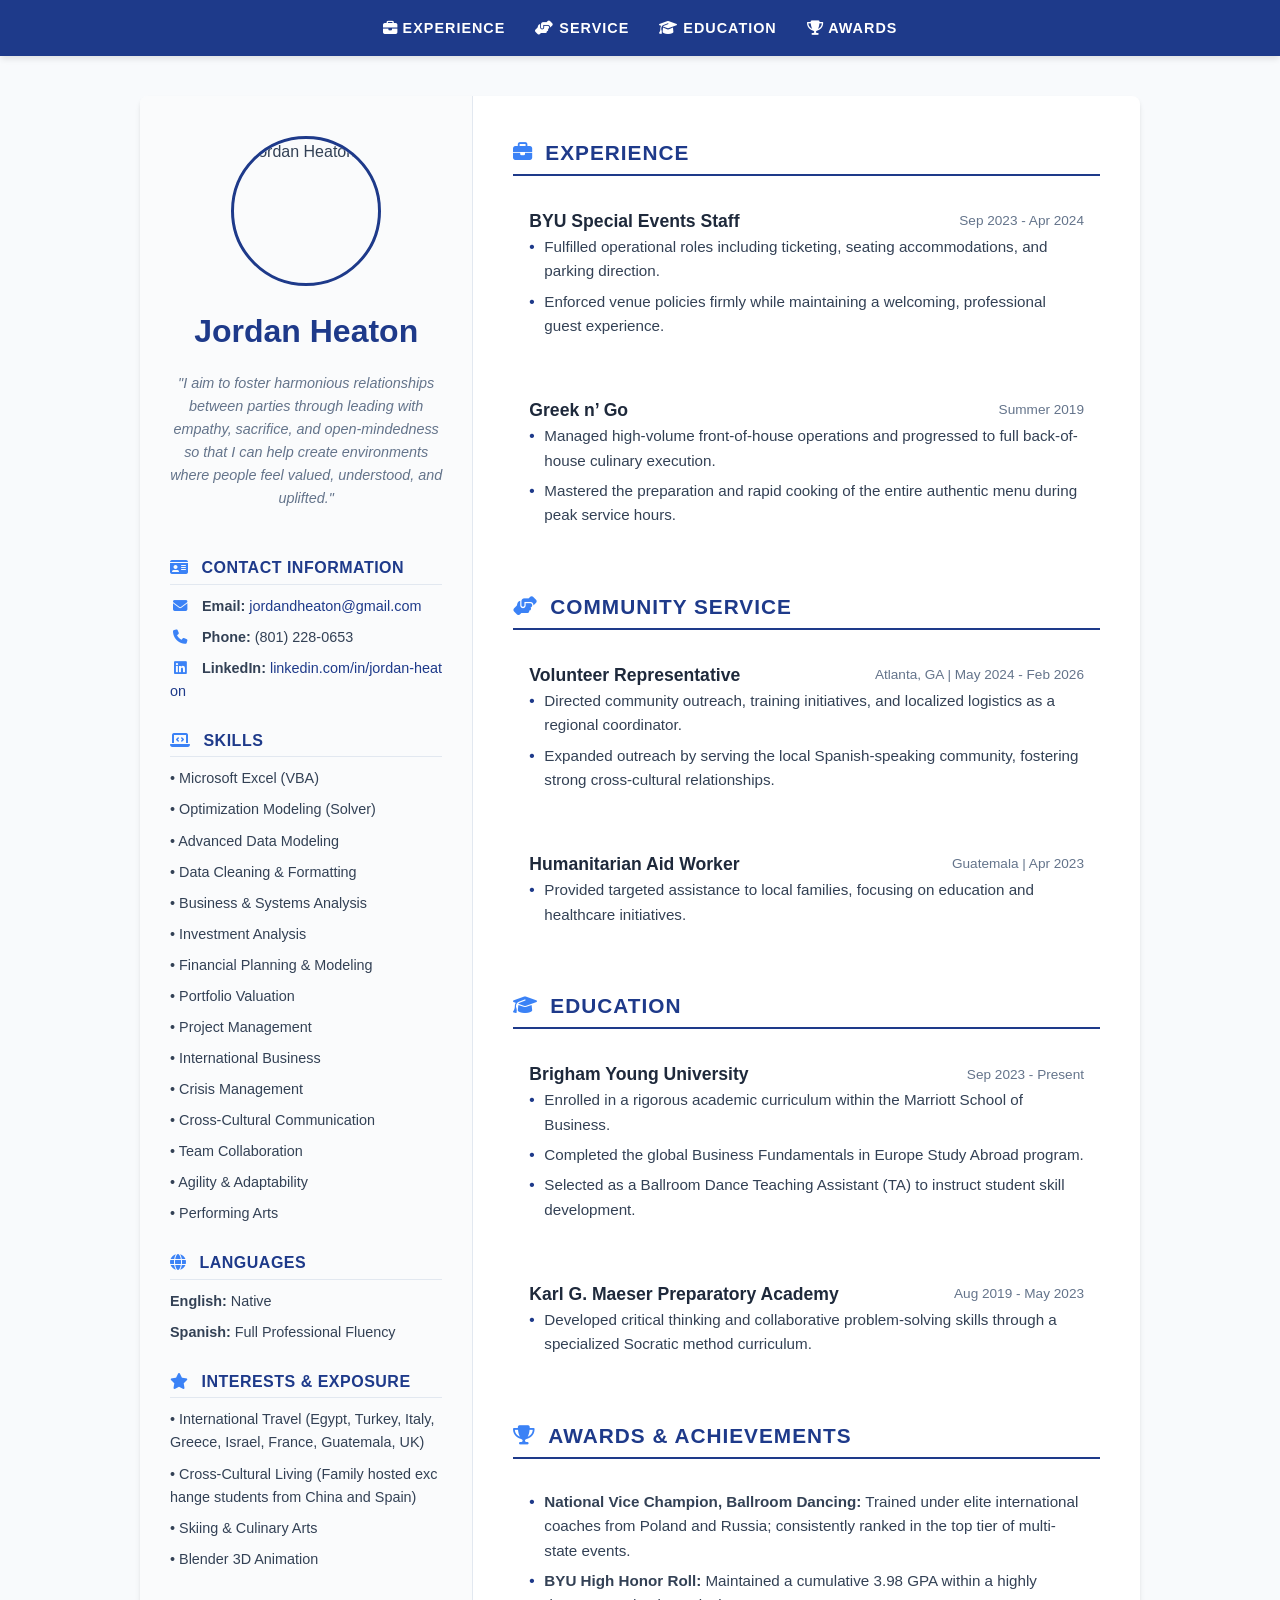
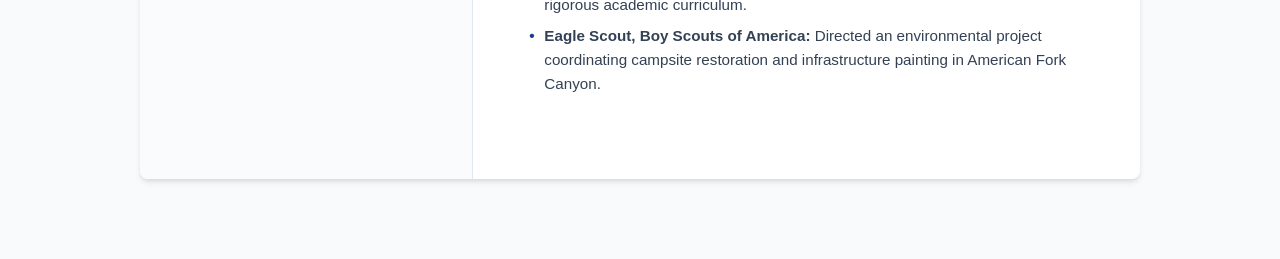
==== index.html @ 8349c673 "Add files via upload" ====
<!DOCTYPE html>
<html lang="en">
<head>
    <meta charset="UTF-8">
    <meta name="viewport" content="width=device-width, initial-scale=1.0">
    <title>Jordan Heaton - Resume</title>
    
    <!-- 1. LINK YOUR CUSTOM EXTERNAL STYLESHEET HERE -->
    <link rel="stylesheet" href="Styles/style.css">
   
    <!-- 2. Keep your Font Awesome icon library right below it -->
    <link rel="stylesheet" href="https://cdnjs.cloudflare.com/ajax/libs/font-awesome/6.4.0/css/all.min.css">
</head>
<body>

    <!-- TOP NAVIGATION BAR -->
    <nav class="navbar">
        <ul class="nav-links">
            <li><a href="#experience"><i class="fas fa-briefcase"></i> Experience</a></li>
            <li><a href="#service"><i class="fas fa-hands-helping"></i> Service</a></li>
            <li><a href="#education"><i class="fas fa-graduation-cap"></i> Education</a></li>
            <li><a href="#awards"><i class="fas fa-trophy"></i> Awards</a></li>
        </ul>
    </nav>

    <div class="resume-container">
        
        <!-- SIDEBAR -->
        <div class="sidebar">
            <img src="images/DSC00294_2.jpg" alt="Jordan Heaton" class="profile-img">
            <h1>Jordan Heaton</h1>
            
             <p class="objective">"I aim to foster harmonious relationships between parties through leading with empathy, sacrifice, and open-mindedness so that I can help create environments where people feel valued, understood, and uplifted."</p>

            <h3><i class="fas fa-id-card"></i> Contact Information</h3>
            <ul class="contact-list">
                <li><i class="fas fa-envelope"></i> <strong>Email:</strong> <a href="mailto:jordandheaton@gmail.com">jordandheaton@gmail.com</a></li>
                <li><i class="fas fa-phone"></i> <strong>Phone:</strong> (801) 228-0653</li>
                <li><i class="fab fa-linkedin"></i> <strong>LinkedIn:</strong> <a href="https://linkedin.com/in/jordan-heaton-589a36405" target="_blank">linkedin.com/in/jordan-heaton</a></li>
            </ul>

            <h3><i class="fas fa-laptop-code"></i> Skills</h3>
            <ul class="sidebar-list">
                <li>• Microsoft Excel (VBA)</li>
                <li>• Optimization Modeling (Solver)</li>
                <li>• Advanced Data Modeling</li>
                <li>• Data Cleaning & Formatting</li>
                <li>• Business & Systems Analysis</li>
                <li>• Investment Analysis</li>
                <li>• Financial Planning & Modeling</li>
                <li>• Portfolio Valuation</li>
                <li>• Project Management</li>
                <li>• International Business</li>
                <li>• Crisis Management</li>
                <li>• Cross-Cultural Communication</li>
                <li>• Team Collaboration</li>
                <li>• Agility & Adaptability</li>
                <li>• Performing Arts</li>
            </ul>

            <h3><i class="fas fa-globe"></i> Languages</h3>
            <ul class="sidebar-list">
                <li><strong>English:</strong> Native</li>
                <li><strong>Spanish:</strong> Full Professional Fluency</li>
            </ul>

            <h3><i class="fas fa-star"></i> Interests & Exposure</h3>
            <ul class="sidebar-list">
                <li>• International Travel (Egypt, Turkey, Italy, Greece, Israel, France, Guatemala, UK)</li>
                <li>• Cross-Cultural Living (Family hosted exchange students from China and Spain)</li>
                <li>• Skiing & Culinary Arts</li>
                <li>• Blender 3D Animation</li>
            </ul>
        </div>

        <!-- MAIN CONTENT -->
        <div class="main-content">
            
            <h2 id="experience"><i class="fas fa-briefcase"></i> Experience</h2>
            
            <div class="entry">
                <div class="entry-header">
                    <span>BYU Special Events Staff</span>
                    <span class="date">Sep 2023 - Apr 2024</span>
                </div>
                <ul>
                    <li>Fulfilled operational roles including ticketing, seating accommodations, and parking direction.</li>
                    <li>Enforced venue policies firmly while maintaining a welcoming, professional guest experience.</li>
                </ul>
            </div>

            <div class="entry">
                <div class="entry-header">
                    <span>Greek n’ Go</span>
                    <span class="date">Summer 2019</span>
                </div>
                <ul>
                    <li>Managed high-volume front-of-house operations and progressed to full back-of-house culinary execution.</li>
                    <li>Mastered the preparation and rapid cooking of the entire authentic menu during peak service hours.</li>
                </ul>
            </div>
            
            <h2 id="service"><i class="fas fa-hands-helping"></i> Community Service</h2>
            
            <div class="entry">
                <div class="entry-header">
                    <span>Volunteer Representative</span>
                    <span class="date">Atlanta, GA | May 2024 - Feb 2026</span>
                </div>
                <ul>
                    <li>Directed community outreach, training initiatives, and localized logistics as a regional coordinator.</li>
                    <li>Expanded outreach by serving the local Spanish-speaking community, fostering strong cross-cultural relationships.</li>
                </ul>
            </div>

            <div class="entry">
                <div class="entry-header">
                    <span>Humanitarian Aid Worker</span>
                    <span class="date">Guatemala | Apr 2023</span>
                </div>
                <ul>
                    <li>Provided targeted assistance to local families, focusing on education and healthcare initiatives.</li>
                </ul>
            </div>

            <h2 id="education"><i class="fas fa-graduation-cap"></i> Education</h2>
            
            <div class="entry">
                <div class="entry-header">
                    <span>Brigham Young University</span>
                    <span class="date">Sep 2023 - Present</span>
                </div>
                <ul>
                    <li>Enrolled in a rigorous academic curriculum within the Marriott School of Business.</li>
                    <li>Completed the global Business Fundamentals in Europe Study Abroad program.</li>
                    <li>Selected as a Ballroom Dance Teaching Assistant (TA) to instruct student skill development.</li>
                </ul>
            </div>

            <div class="entry">
                <div class="entry-header">
                    <span>Karl G. Maeser Preparatory Academy</span>
                    <span class="date">Aug 2019 - May 2023</span>
                </div>
                <ul>
                    <li>Developed critical thinking and collaborative problem-solving skills through a specialized Socratic method curriculum.</li>
                </ul>
            </div>

            <h2 id="awards"><i class="fas fa-trophy"></i> Awards & Achievements</h2>
            <div class="entry">
                <ul>
                    <li><strong>National Vice Champion, Ballroom Dancing:</strong> Trained under elite international coaches from Poland and Russia; consistently ranked in the top tier of multi-state events.</li>
                    <li><strong>BYU High Honor Roll:</strong> Maintained a cumulative 3.98 GPA within a highly rigorous academic curriculum.</li>
                    <li><strong>Eagle Scout, Boy Scouts of America:</strong> Directed an environmental project coordinating campsite restoration and infrastructure painting in American Fork Canyon.</li>
                </ul>
            </div>

        </div>
    </div>

</body>
</html>
---- Styles/style.css ----
/* Modern CSS Reset & Variables */
        :root {
            --primary-color: #1e3a8a;
            --secondary-color: #3b82f6; 
            --text-color: #334155;
            --bg-color: #f8fafc;
            --border-color: #e2e8f0;
        }

        * {
            box-sizing: border-box;
            margin: 0;
            padding: 0;
        }

        html {
            scroll-behavior: smooth;
        }

        body {
            font-family: 'Segoe UI', Tahoma, Geneva, Verdana, sans-serif;
            line-height: 1.6;
            color: var(--text-color);
            background-color: var(--bg-color);
            padding: 0 0 40px 0; 
        }

        /* Sticky Navigation Bar */
        .navbar {
            background-color: var(--primary-color);
            position: sticky;
            top: 0;
            z-index: 1000;
            box-shadow: 0 4px 6px -1px rgba(0, 0, 0, 0.1);
            padding: 15px 20px;
        }

        .nav-links {
            display: flex;
            justify-content: center;
            gap: 30px;
            list-style: none;
            max-width: 1000px;
            margin: 0 auto;
        }

        .nav-links a {
            color: #ffffff;
            text-decoration: none;
            font-weight: 600;
            text-transform: uppercase;
            font-size: 0.9rem;
            letter-spacing: 1px;
            transition: color 0.3s ease;
        }

        .nav-links a:hover {
            color: #93c5fd;
        }

        /* Resume Container */
        .resume-container {
            max-width: 1000px;
            margin: 40px auto;
            background: #ffffff;
            box-shadow: 0 4px 6px -1px rgba(0, 0, 0, 0.1), 0 2px 4px -1px rgba(0, 0, 0, 0.06);
            border-radius: 8px;
            overflow: hidden;
            display: grid;
            grid-template-columns: 1fr 2fr; 
        }

        /* Sidebar Styling */
        .sidebar {
            background-color: #fafbfc;
            border-right: 1px solid var(--border-color);
            padding: 40px 30px;
        }

        .profile-img {
            width: 150px;
            height: 150px;
            object-fit: cover;
            object-position: 35% 50%; 
            transform: scale(1.0); 
            border-radius: 50%; 
            border: 3px solid var(--primary-color);
            display: block;
            margin: 0 auto 20px auto;
            transition: transform 0.3s ease;
        }

        .profile-img:hover {
            transform: scale(1.05);
        }

        h1 {
            font-size: 2rem;
            color: var(--primary-color);
            text-align: center;
            margin-bottom: 5px;
            font-weight: 700;
        }

        .objective {
            font-size: 0.9rem;
            font-style: italic;
            text-align: center;
            color: #64748b;
            margin-top: 15px;
            padding-bottom: 20px;
        }

        /* Icon Styling for Sidebar */
        .sidebar h3 i {
            color: var(--secondary-color);
            margin-right: 8px;
        }

        .contact-list li i {
            color: var(--secondary-color);
            width: 20px; 
            text-align: center;
            margin-right: 8px;
        }

        .contact-list a {
            color: var(--primary-color);
            text-decoration: none;
            transition: color 0.2s ease;
        }

        .contact-list a:hover {
            color: var(--secondary-color);
            text-decoration: underline;
        }

        /* Main Content Styling */
        .main-content {
            padding: 40px;
        }

        /* Icon Styling for Main Headers */
        h2 {
            font-size: 1.3rem;
            color: var(--primary-color);
            text-transform: uppercase;
            letter-spacing: 1px;
            margin-top: 40px;
            margin-bottom: 15px;
            border-bottom: 2px solid var(--primary-color);
            padding-bottom: 5px;
            scroll-margin-top: 80px; 
            display: flex;
            align-items: center;
        }

        h2 i {
            color: var(--secondary-color);
            margin-right: 12px;
            font-size: 1.2rem;
        }

        .main-content h2:first-of-type {
            margin-top: 0;
        }

        .entry {
            margin-bottom: 20px;
            padding: 15px;
            border-radius: 8px;
            border: 1px solid transparent;
            transition: all 0.3s ease;
        }

        .entry:hover {
            background-color: #f8fafc;
            border: 1px solid var(--border-color);
            transform: translateY(-2px);
            box-shadow: 0 4px 6px -1px rgba(0, 0, 0, 0.05);
        }

        /* Fixed Header Alignment */
        .entry-header {
            display: flex;
            justify-content: space-between;
            align-items: center; 
            font-weight: bold;
            color: #1e293b;
            font-size: 1.1rem;
            flex-wrap: nowrap; 
            gap: 15px;
        }

        .entry-header > span:first-child {
            white-space: nowrap;
            overflow: hidden;
            text-overflow: ellipsis; 
        }

        .date {
            font-size: 0.85rem;
            color: #64748b;
            font-weight: normal;
            white-space: nowrap; 
            flex-shrink: 0; 
        }

        ul {
            list-style-type: none; 
        }

        .main-content ul li {
            position: relative;
            padding-left: 15px;
            margin-bottom: 6px;
            font-size: 0.95rem;
        }

        .main-content ul li::before {
            content: "•";
            color: var(--primary-color);
            font-weight: bold;
            position: absolute;
            left: 0;
        }

        .contact-list li, .sidebar-list li {
            font-size: 0.9rem;
            margin-bottom: 8px;
            word-break: break-all;
        }

        .sidebar h3 {
            font-size: 1rem;
            color: var(--primary-color);
            margin-top: 25px;
            margin-bottom: 10px;
            text-transform: uppercase;
            letter-spacing: 0.5px;
            border-bottom: 1px solid var(--border-color);
            padding-bottom: 3px;
        }

        /* Mobile View Adjustments */
        @media (max-width: 768px) {
            .resume-container {
                grid-template-columns: 1fr;
                margin: 20px;
            }
            .sidebar {
                border-right: none;
                border-bottom: 1px solid var(--border-color);
            }
            .nav-links {
                flex-wrap: wrap;
                gap: 15px;
            }
            .entry-header {
                flex-direction: column;
                align-items: flex-start;
                gap: 2px;
            }
            .entry-header > span:first-child {
                white-space: normal; 
            }
        }
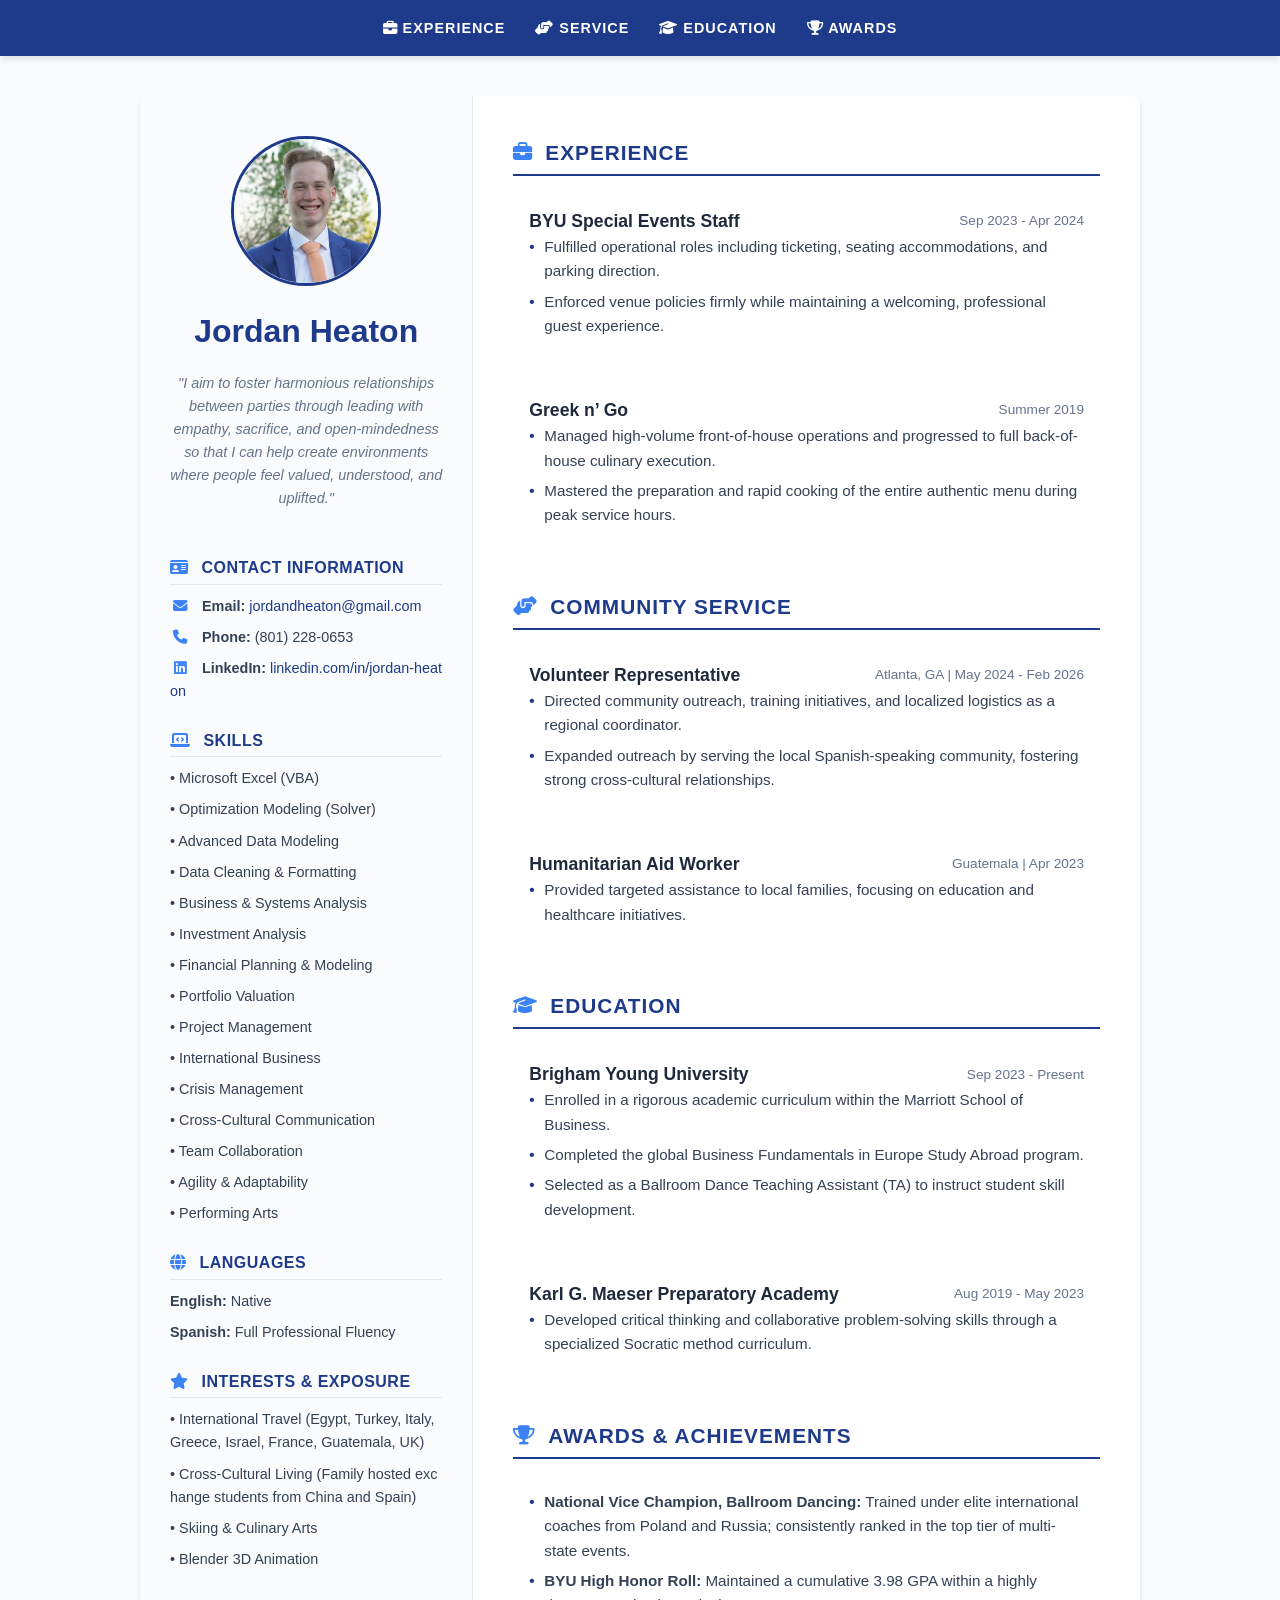
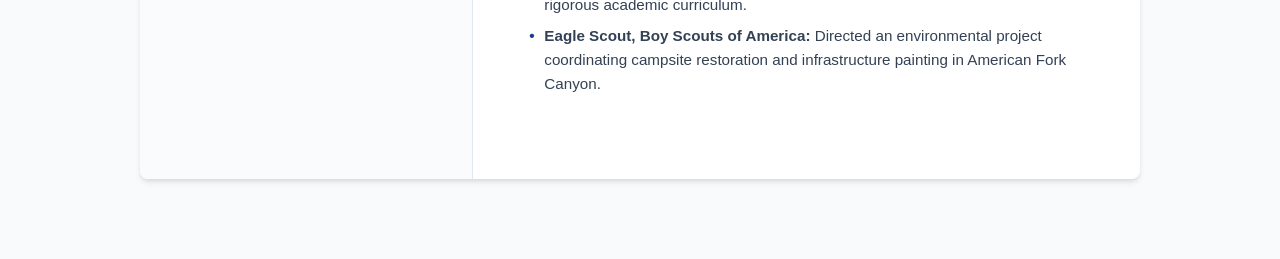
==== commit d59f9a85: "Update index.html" ====
--- a/index.html
+++ b/index.html
@@ -27,7 +27,7 @@
         
         <!-- SIDEBAR -->
         <div class="sidebar">
-            <img src="images/DSC00294_2.jpg" alt="Jordan Heaton" class="profile-img">
+            <img src="Images/DSC00294_2.jpg" alt="Jordan Heaton" class="profile-img">
             <h1>Jordan Heaton</h1>
             
              <p class="objective">"I aim to foster harmonious relationships between parties through leading with empathy, sacrifice, and open-mindedness so that I can help create environments where people feel valued, understood, and uplifted."</p>
@@ -160,4 +160,4 @@
     </div>
 
 </body>
-</html>+</html>
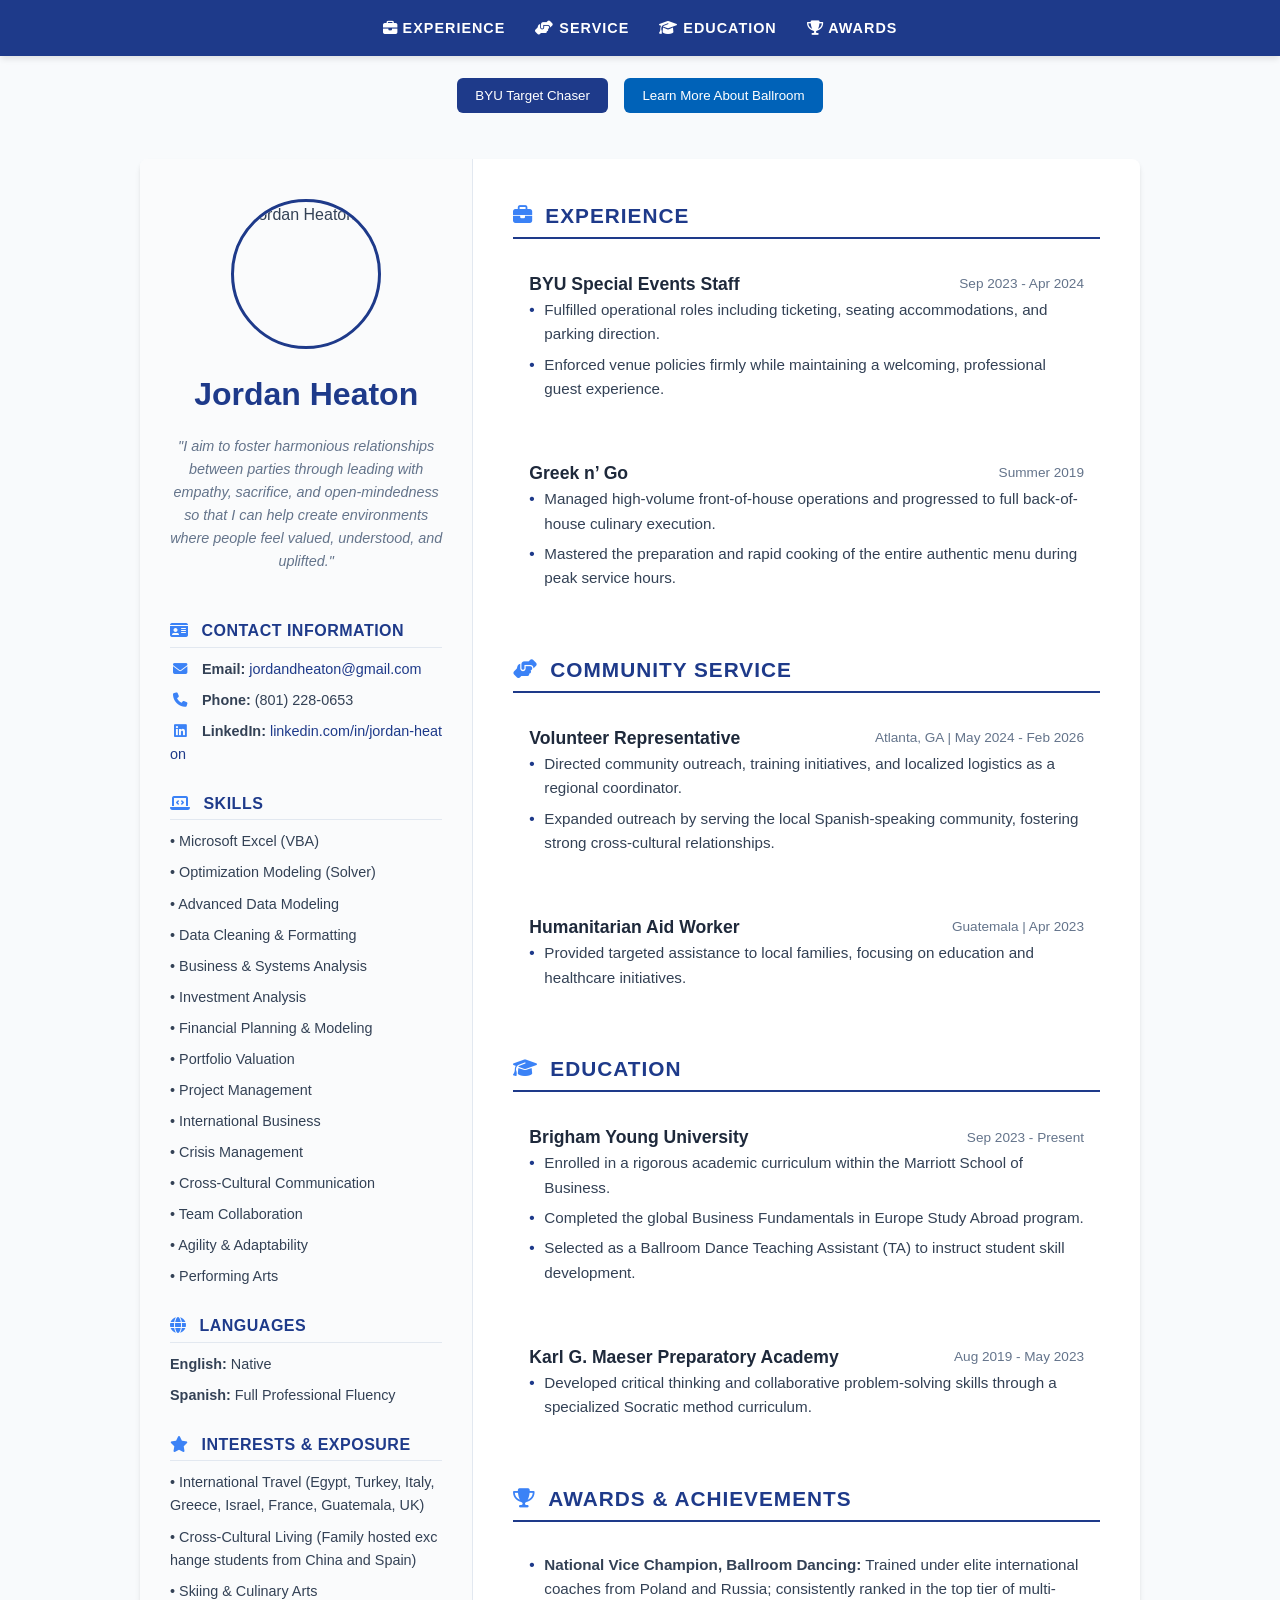
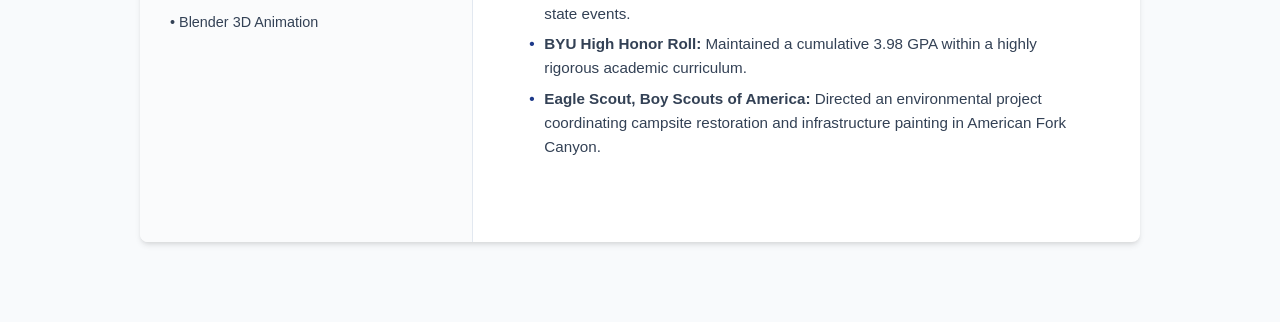
==== commit a5c645e2: "Add files via upload" ====
--- a/index.html
+++ b/index.html
@@ -23,11 +23,17 @@
         </ul>
     </nav>
 
+    <!-- Top CTA Buttons (above the resume container) -->
+    <div style="text-align:center; margin:16px 0;">
+        <button onclick="location.href='game.html'" style="padding:10px 18px; margin:6px; background-color:var(--primary-color); color:#fff; border:none; border-radius:6px; cursor:pointer;">BYU Target Chaser</button>
+        <button onclick="location.href='about.html'" style="padding:10px 18px; margin:6px; background-color:#0062B8; color:#fff; border:none; border-radius:6px; cursor:pointer;">Learn More About Ballroom</button>
+    </div>
+
     <div class="resume-container">
         
         <!-- SIDEBAR -->
         <div class="sidebar">
-            <img src="Images/DSC00294_2.jpg" alt="Jordan Heaton" class="profile-img">
+            <img src="images/DSC00294_2.jpg" alt="Jordan Heaton" class="profile-img">
             <h1>Jordan Heaton</h1>
             
              <p class="objective">"I aim to foster harmonious relationships between parties through leading with empathy, sacrifice, and open-mindedness so that I can help create environments where people feel valued, understood, and uplifted."</p>
@@ -158,6 +164,7 @@
 
         </div>
     </div>
+</div>
 
 </body>
-</html>
+</html>
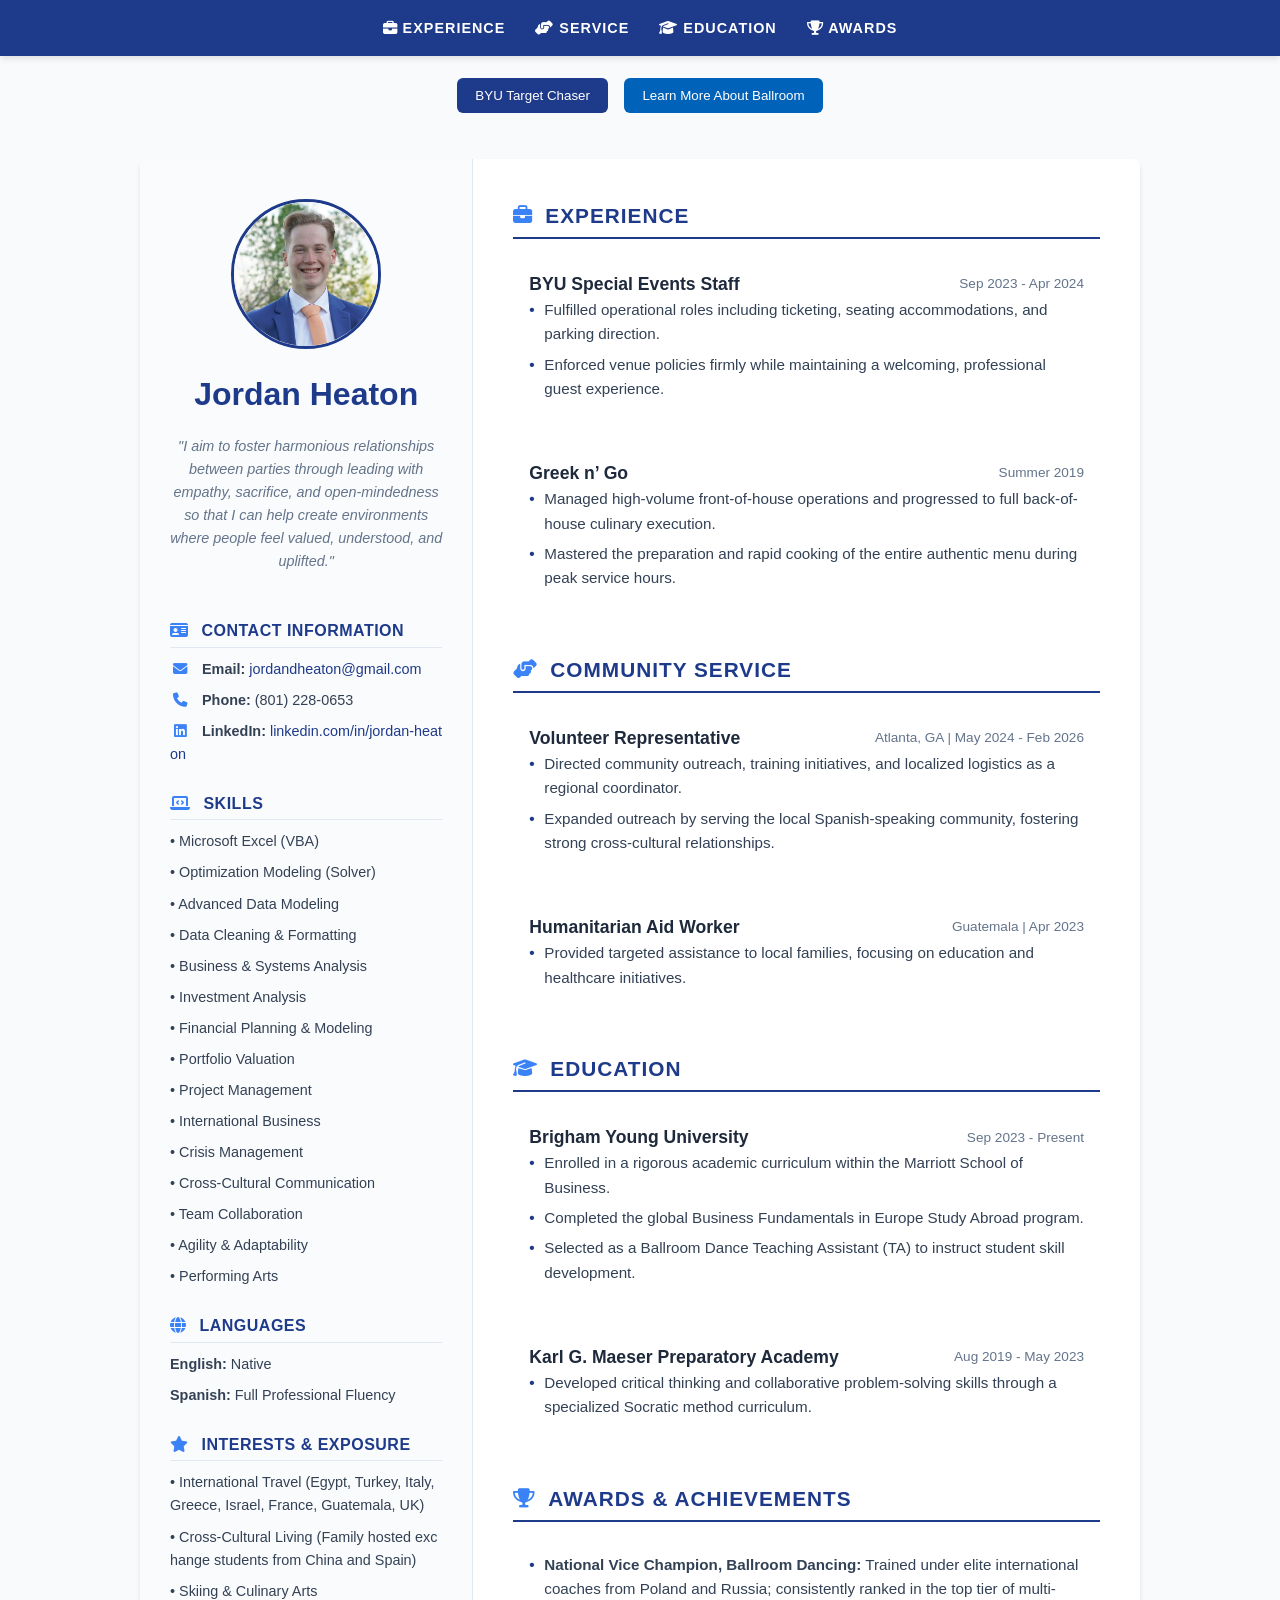
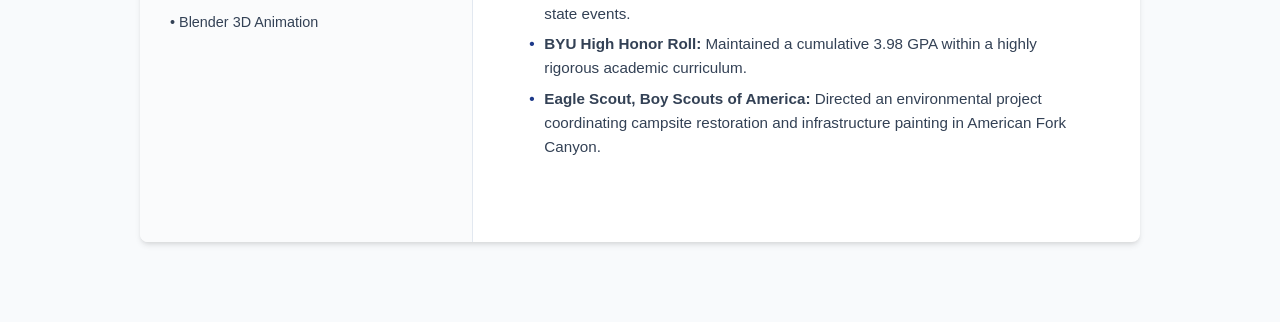
==== commit fe052297: "Fix HTML encoding issues in index.html" ====
--- a/index.html
+++ b/index.html
@@ -33,7 +33,7 @@
         
         <!-- SIDEBAR -->
         <div class="sidebar">
-            <img src="images/DSC00294_2.jpg" alt="Jordan Heaton" class="profile-img">
+            <img src="Images/DSC00294_2.jpg" alt="Jordan Heaton" class="profile-img">
             <h1>Jordan Heaton</h1>
             
              <p class="objective">"I aim to foster harmonious relationships between parties through leading with empathy, sacrifice, and open-mindedness so that I can help create environments where people feel valued, understood, and uplifted."</p>
@@ -167,4 +167,4 @@
 </div>
 
 </body>
-</html>+</html>
